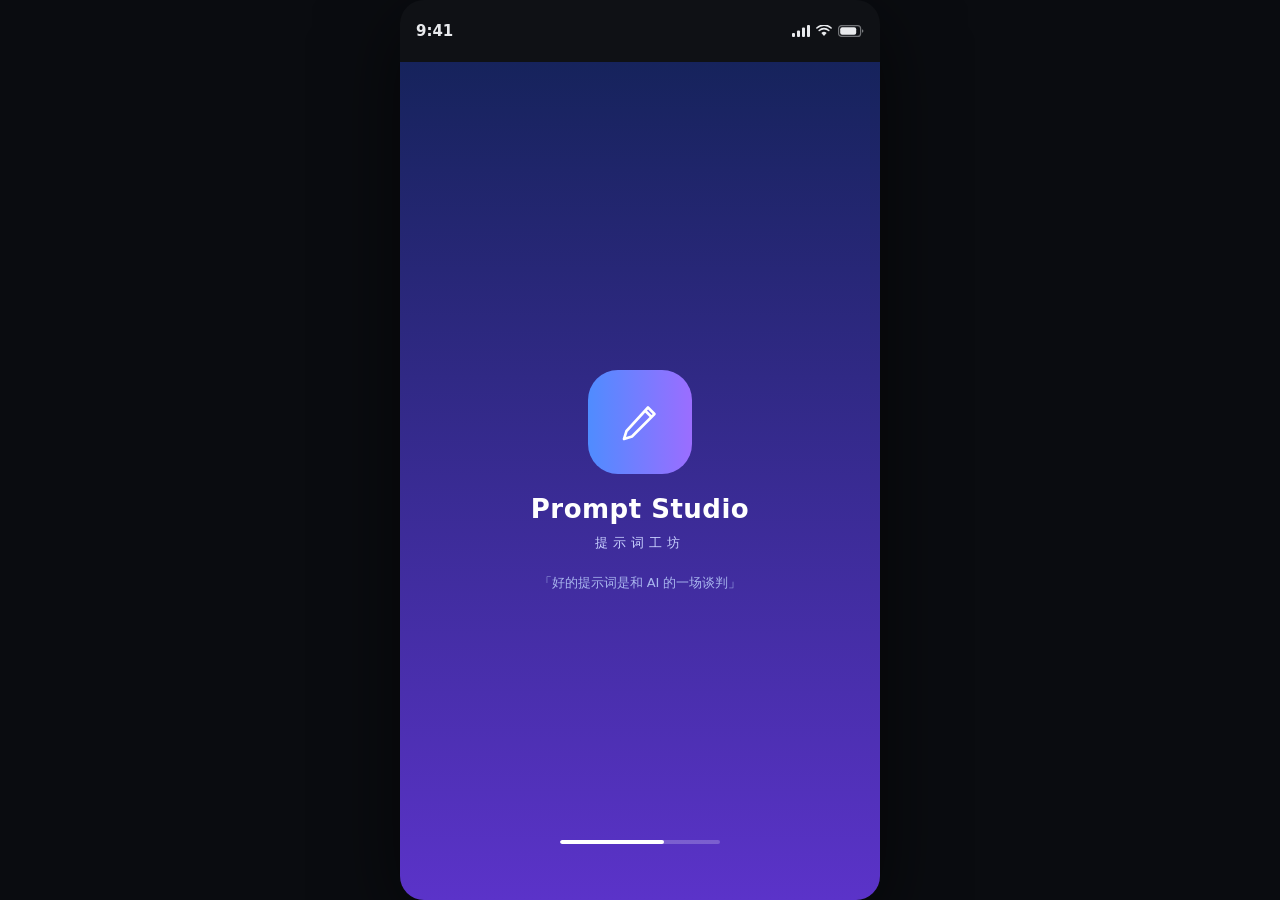
==== index.html @ 333d4c14 "Prompt Studio PWA v1.0 — 20 屏设计稿还原 + pwa.jdhsf.top 部署" ====
<!DOCTYPE html>
<html lang="zh-CN" data-page-node-id="jrtQxs8di0PrUJSffF7Eap">
<head data-page-node-id="6GuuM2yJM2ZRkCUb87ZPAi">
  <meta charset="UTF-8" data-page-node-id="dEhGHZ3f7SBeTftW7sR5Ch" />
  <meta name="viewport" content="width=device-width, initial-scale=1.0, viewport-fit=cover" data-page-node-id="vkFboOQEVr5yKjY1El2Yz1" />
  <meta name="theme-color" content="#0F1115" data-page-node-id="NGnhmlkXK24YtdlqfQ7eH2" />
  <meta name="apple-mobile-web-app-capable" content="yes" data-page-node-id="I3vVgxdNvbeghFneQOU4MI" />
  <meta name="apple-mobile-web-app-status-bar-style" content="black-translucent" data-page-node-id="ojzOBZOib9QoLqWv2Il5Th" />
  <meta name="apple-mobile-web-app-title" content="Prompt Studio" data-page-node-id="fkDslKl5y67aLbhfUce5E1" />
  <title>Prompt Studio 提示词工坊</title>
  <meta name="description" content="离线可用的提示词创作、调试与游乐工具箱。20 屏移动端 PWA，支持扭蛋、竞技场、Bingo、沙雕生成器与本地素材库。" />
  <link rel="canonical" href="https://pwa.jdhsf.top/" />

  <meta property="og:type" content="website" />
  <meta property="og:locale" content="zh_CN" />
  <meta property="og:site_name" content="Prompt Studio 提示词工坊" />
  <meta property="og:url" content="https://pwa.jdhsf.top/" />
  <meta property="og:title" content="Prompt Studio 提示词工坊" />
  <meta property="og:description" content="离线可用的提示词创作、调试与游乐工具箱。20 屏移动端 PWA，支持扭蛋、竞技场、Bingo、沙雕生成器与本地素材库。" />
  <meta property="og:image" content="https://pwa.jdhsf.top/og-image.png" />
  <meta name="twitter:card" content="summary_large_image" />
  <meta name="twitter:title" content="Prompt Studio 提示词工坊" />
  <meta name="twitter:description" content="离线可用的提示词创作、调试与游乐工具箱。20 屏移动端 PWA。" />
  <meta name="twitter:image" content="https://pwa.jdhsf.top/og-image.png" />

  <link rel="manifest" href="manifest.webmanifest" data-page-node-id="zAqOCIKxx6UcaRB26p2xgF" />
  <link rel="apple-touch-icon" href="icons/apple-touch-icon.png" data-page-node-id="8gqimOjjEH8V3bTyseI0nU" />
  <link rel="icon" type="image/png" sizes="32x32" href="icons/favicon-32.png" data-page-node-id="Ja43HB2rEbz45HdUqCweEp" />
  <link rel="stylesheet" href="css/app.css" data-page-node-id="MmjJYOLndX16DujJjI4uzu" />
</head>
<body data-page-node-id="2LJOOl0FVXoJtAf30CpXMY">
  <div id="app" data-page-node-id="9T7AslgHh8eAYZaAueaccq">
    <header class="status-bar" role="banner" aria-label="状态栏" data-page-node-id="DMoHoE13Kv1kRgyR99rbvy">
      <span class="status-time" data-page-node-id="ruTPUpNmxaX3MNP5Mhxrpc">9:41</span>
      <div class="status-icons" aria-hidden="true" data-page-node-id="DRYxpgeVG5ku2RHsSh6dmF">
        <svg width="18" height="12" viewBox="0 0 18 12" fill="none" data-page-node-id="w8lNXS0welQ5Oq3zub6Wkm"><rect x="0" y="8" width="3" height="4" rx="1" fill="currentColor" data-page-node-id="vGXEeNBDfDnqJlehrbwWnW"/><rect x="5" y="5.5" width="3" height="6.5" rx="1" fill="currentColor" data-page-node-id="Hwx8yigNlgRZtmtCSXecJq"/><rect x="10" y="2.5" width="3" height="9.5" rx="1" fill="currentColor" data-page-node-id="x88Pbf4AGhqkP3a4LYQ9Zt"/><rect x="15" y="0" width="3" height="12" rx="1" fill="currentColor" data-page-node-id="AuTtnNDHJD09qJsjcDcsub"/></svg>
        <svg width="16" height="12" viewBox="0 0 16 12" fill="none" data-page-node-id="6RL04lkKwXlmicEAk3TqE8"><path d="M8 11L5.4 8.1a3.7 3.7 0 0 1 5.2 0L8 11z" fill="currentColor" data-page-node-id="TCkH7TdCBAgqxlI9k5VWKe"/><path d="M3.2 5.5a7 7 0 0 1 9.6 0" stroke="currentColor" stroke-width="1.6" stroke-linecap="round" data-page-node-id="AeX2tu8GmoNNtIjkzmgflg"/><path d="M0.9 3a10.4 10.4 0 0 1 14.2 0" stroke="currentColor" stroke-width="1.6" stroke-linecap="round" data-page-node-id="CbT1wv9FpyGOmMLcQKS1Ax"/></svg>
        <svg width="26" height="12" viewBox="0 0 26 12" fill="none" data-page-node-id="x4GUnJgvCVoYGAQ2YdB4Ts"><rect x="0.6" y="0.6" width="22" height="10.8" rx="3" stroke="currentColor" stroke-opacity="0.45" stroke-width="1.2" data-page-node-id="xpJgYFBCzXHr1EfKFkmfYL"/><rect x="2.2" y="2.2" width="16" height="7.6" rx="2" fill="currentColor" data-page-node-id="7GFEPcVONzVe96zvqVegmW"/><path d="M24.2 4.2v3.6a2 2 0 0 0 0-3.6z" fill="currentColor" fill-opacity="0.6" data-page-node-id="1EZS2FL6AEXQSdlIYR4rpi"/></svg>
      </div>
    </header>

    <main id="screens" class="screen-stack" aria-live="polite" data-page-node-id="iqpKOSYqgj0JLtaFEIAGed"></main>

    <nav class="tabbar" role="navigation" aria-label="底部导航" data-page-node-id="giXlMhAehk5Ffa6A7sv1rr">
      <div class="tabbar-pill" id="tabbar" data-page-node-id="3BNjybqrO5wbbK8ygQMVoL">
        <a class="tab active" href="#/workbench" data-tab="workbench" aria-label="工作台" data-page-node-id="QgiIeDuKwrfWStqCKMR54j">
          <svg width="18" height="18" viewBox="0 0 18 18" fill="none" data-page-node-id="KELjGbvSCX54mrBoBbBJJV"><rect x="2" y="2" width="6" height="6" rx="1.8" stroke="currentColor" stroke-width="1.6" data-page-node-id="JRqkve3FrJU4adpnzjNz6r"/><rect x="10" y="2" width="6" height="6" rx="1.8" stroke="currentColor" stroke-width="1.6" data-page-node-id="HPynhhfwnCACVLrtzP3Prp"/><rect x="2" y="10" width="6" height="6" rx="1.8" stroke="currentColor" stroke-width="1.6" data-page-node-id="BnKO1q5cZQqeOprRG2te6n"/><rect x="10" y="10" width="6" height="6" rx="1.8" stroke="currentColor" stroke-width="1.6" data-page-node-id="b5MmmtH9GC3fy3CfllUQ7K"/></svg>
          <span data-page-node-id="QrJwP3ksMcUMxU37ZQlfhd">工作台</span>
        </a>
        <a class="tab" href="#/editor" data-tab="editor" aria-label="编辑器" data-page-node-id="cwlccQuaJOB6vExkq7APDj">
          <svg width="18" height="18" viewBox="0 0 18 18" fill="none" data-page-node-id="Gkojrr3wBJhRKTHnBbiT0m"><path d="M12.4 2.8l2.8 2.8L7 13.8 3 14.8l1-4L12.4 2.8z" stroke="currentColor" stroke-width="1.6" stroke-linejoin="round" data-page-node-id="HM9BNRgm4K8ekkkb9SyS2h"/></svg>
          <span data-page-node-id="x59adbugtn6OxOEcuWLAaa">编辑器</span>
        </a>
        <a class="tab" href="#/playground" data-tab="playground" aria-label="乐园" data-page-node-id="TvguiWGSnqS6RbmZFTDvKF">
          <svg width="18" height="18" viewBox="0 0 18 18" fill="none" data-page-node-id="3zJanPGwGWSL7R1d92k7Gl"><rect x="1.5" y="5" width="15" height="8" rx="4" stroke="currentColor" stroke-width="1.6" data-page-node-id="mdKHfqo2SxUeSRzrO9HKf6"/><path d="M5 9h3M6.5 7.5v3" stroke="currentColor" stroke-width="1.6" stroke-linecap="round" data-page-node-id="Fo17PlL3cKIR5Id2uuCxPs"/><circle cx="12.3" cy="8.4" r="1" fill="currentColor" data-page-node-id="ovThEwuGLVhSCFKMEVhdjS"/><circle cx="14.4" cy="10" r="1" fill="currentColor" data-page-node-id="uA1RPHuyyyTzb4vgc9d1Vp"/></svg>
          <span data-page-node-id="WFvNdfRlHcxAY3OswLzg4T">乐园</span>
        </a>
        <a class="tab" href="#/library" data-tab="library" aria-label="素材库" data-page-node-id="5du1wuvBfmoqgJjwpR2A8d">
          <svg width="18" height="18" viewBox="0 0 18 18" fill="none" data-page-node-id="OqrPiLKkUmDD5uX7QmysmE"><path d="M2 5.5A1.5 1.5 0 0 1 3.5 4h3L8 6h5.5A1.5 1.5 0 0 1 15 7.5v6A1.5 1.5 0 0 1 13.5 15h-10A1.5 1.5 0 0 1 2 13.5v-8z" stroke="currentColor" stroke-width="1.6" stroke-linejoin="round" data-page-node-id="mtr9IxWg2VXkrNeHVFqReh"/></svg>
          <span data-page-node-id="Eq624AelW7NAWJIGpNuHVH">素材库</span>
        </a>
        <a class="tab" href="#/profile" data-tab="profile" aria-label="我的" data-page-node-id="1h84nnb9TqPGh3GY5CHiMo">
          <svg width="18" height="18" viewBox="0 0 18 18" fill="none" data-page-node-id="DdprfqgmAPS1BZP1D5LS1m"><circle cx="9" cy="6" r="3" stroke="currentColor" stroke-width="1.6" data-page-node-id="DomlS8HafOSBeZzDVVzFRV"/><path d="M3 15.5c0-3 2.7-4.5 6-4.5s6 1.5 6 4.5" stroke="currentColor" stroke-width="1.6" stroke-linecap="round" data-page-node-id="35XF97jy4A1xZVu1vXDckG"/></svg>
          <span data-page-node-id="mE0u2XzwNSnm83fgx3EC9E">我的</span>
        </a>
      </div>
    </nav>
  </div>

  <div id="toast" class="toast" role="status" aria-hidden="true" data-page-node-id="mGnA6A7wwo6V9nx6F4LqjX"></div>
  <div id="overlay" class="overlay" aria-hidden="true" data-page-node-id="s6rDliAdoHBr8Q4NlsYsCD"></div>

  <script type="module" src="js/app.js"></script>
</body>
</html>
---- css/app.css ----
/* ============================================================
   Prompt Studio PWA — 全局样式
   设计系统：深色模式 / 圆角卡片 / 微玻璃拟态
   ============================================================ */

:root {
  /* 颜色 */
  --bg: #0F1115;
  --surface: #1A1D24;
  --surface-2: #15171C;
  --surface-soft: #1F2740;
  --border: #2A2E37;
  --primary: #4F8CFF;
  --primary-hover: #6BA0FF;
  --secondary: #9B6DFF;
  --success: #34D399;
  --warning: #FBBF24;
  --danger: #F87171;
  --text: #E8EAED;
  --text-muted: #9AA0A6;
  --text-dim: #6B7075;

  /* 间距 */
  --space-1: 4px;
  --space-2: 8px;
  --space-3: 12px;
  --space-4: 16px;
  --space-5: 20px;
  --space-6: 24px;
  --space-8: 32px;

  /* 圆角 */
  --radius-card: 12px;
  --radius-btn: 8px;
  --radius-chip: 6px;
  --radius-pill: 999px;

  /* 字体 */
  --font: "Noto Sans SC", "PingFang SC", "Hiragino Sans GB", "Microsoft YaHei", system-ui, -apple-system, sans-serif;

  /* 安全区 */
  --sat: env(safe-area-inset-top, 0px);
  --sar: env(safe-area-inset-right, 0px);
  --sab: env(safe-area-inset-bottom, 0px);
  --sal: env(safe-area-inset-left, 0px);
}

* { box-sizing: border-box; -webkit-tap-highlight-color: transparent; }
html, body { height: 100%; margin: 0; }
body {
  font-family: var(--font);
  background: #000;
  color: var(--text);
  font-size: 14px;
  line-height: 1.5;
  overscroll-behavior: none;
  -webkit-font-smoothing: antialiased;
}

#app {
  position: relative;
  width: 100%;
  max-width: 480px;
  min-height: 100dvh;
  max-height: 100dvh;
  margin: 0 auto;
  background: var(--bg);
  display: flex;
  flex-direction: column;
  overflow: hidden;
}
@media (min-width: 481px) {
  body { display: grid; place-items: center; min-height: 100vh; background: #0a0c10; }
  #app { max-height: 90vh; border-radius: 24px; box-shadow: 0 20px 80px rgba(0,0,0,0.6); }
}

/* 状态栏 */
.status-bar {
  display: flex;
  align-items: center;
  justify-content: space-between;
  height: 62px;
  padding: var(--sat) var(--space-4) 0;
  flex-shrink: 0;
  font-size: 15px;
  font-weight: 600;
  color: var(--text);
}
.status-icons { display: flex; align-items: center; gap: 6px; }
.status-icons svg { color: var(--text); }

/* 屏栈 */
.screen-stack {
  flex: 1;
  position: relative;
  overflow: hidden;
}
.screen {
  position: absolute;
  inset: 0;
  display: none;
  flex-direction: column;
  background: var(--bg);
  overflow: hidden;
}
.screen.active { display: flex; }
.screen-scroll {
  flex: 1;
  overflow-y: auto;
  padding: var(--space-1) var(--space-4) var(--space-4);
  scrollbar-width: none;
}
.screen-scroll::-webkit-scrollbar { display: none; }

/* 底部导航 */
.tabbar {
  flex-shrink: 0;
  padding: var(--space-3) var(--space-4) calc(var(--space-4) + var(--sab));
}
.tabbar-pill {
  display: flex;
  align-items: center;
  height: 62px;
  background: var(--surface);
  border: 1px solid var(--border);
  border-radius: var(--radius-pill);
  padding: 4px;
}
.tab {
  flex: 1;
  height: 100%;
  display: flex;
  flex-direction: column;
  align-items: center;
  justify-content: center;
  gap: 4px;
  border-radius: 26px;
  color: var(--text-muted);
  text-decoration: none;
  font-size: 10px;
  font-weight: 500;
  letter-spacing: 0.4px;
  transition: all .15s ease;
}
.tab.active {
  background: var(--primary);
  color: #fff;
}
.tab svg { flex-shrink: 0; }

/* 工具栏 */
.toolbar {
  display: flex;
  align-items: center;
  justify-content: space-between;
  gap: var(--space-3);
  height: 52px;
  padding: 0 var(--space-4);
  flex-shrink: 0;
}
.toolbar-title {
  font-size: 16px;
  font-weight: 600;
  color: var(--text);
  flex: 1;
  text-align: center;
}
.icon-btn {
  width: 36px;
  height: 36px;
  display: grid;
  place-items: center;
  color: var(--text);
  background: transparent;
  border: none;
  border-radius: var(--radius-btn);
}
.icon-btn.small { width: 20px; height: 20px; padding: 0; }

/* 通用组件 */
.card {
  background: var(--surface);
  border: 1px solid var(--border);
  border-radius: var(--radius-card);
  padding: var(--space-3);
}
.card-flat { background: var(--surface); border-radius: var(--radius-card); }
.card-grad-blue {
  background: linear-gradient(90deg, var(--primary), var(--secondary));
  border-radius: var(--radius-card);
  padding: var(--space-3);
}
.card-grad-purple {
  background: linear-gradient(90deg, var(--secondary), var(--primary));
  border-radius: var(--radius-card);
  padding: var(--space-3);
}

.section-title {
  font-size: 15px;
  font-weight: 600;
  color: var(--text);
  margin-bottom: var(--space-2);
}
.group-title {
  font-size: 12px;
  font-weight: 600;
  color: var(--text-muted);
  margin: var(--space-4) 0 var(--space-2);
}

.btn {
  display: inline-flex;
  align-items: center;
  justify-content: center;
  gap: var(--space-2);
  padding: 10px 16px;
  border-radius: var(--radius-btn);
  border: none;
  font-size: 13px;
  font-weight: 600;
  font-family: inherit;
  color: #fff;
  background: var(--primary);
  cursor: pointer;
  transition: transform .1s ease, background .15s ease;
}
.btn:active { transform: scale(0.98); }
.btn.block { width: 100%; }
.btn.ghost { background: var(--surface); border: 1px solid var(--border); color: var(--text); }
.btn.success { background: var(--success); }
.btn.warning { background: var(--warning); color: #3A2A00; }
.btn.danger { background: var(--danger); }
.btn.secondary { background: var(--secondary); }

.chip {
  display: inline-flex;
  align-items: center;
  justify-content: center;
  height: 30px;
  padding: 0 14px;
  border-radius: var(--radius-pill);
  background: var(--surface);
  border: 1px solid var(--border);
  font-size: 12px;
  color: var(--text-muted);
  white-space: nowrap;
}
.chip.active { background: var(--primary); color: #fff; border-color: var(--primary); }

.input, .textarea {
  width: 100%;
  background: var(--surface);
  border: 1px solid var(--border);
  border-radius: var(--radius-btn);
  padding: 10px 12px;
  color: var(--text);
  font-family: inherit;
  font-size: 13px;
  outline: none;
}
.input::placeholder, .textarea::placeholder { color: var(--text-muted); }
.textarea { min-height: 80px; resize: none; line-height: 1.65; }

.row { display: flex; align-items: center; gap: var(--space-3); }
.row.between { justify-content: space-between; }
.col { display: flex; flex-direction: column; }
.gap-1 { gap: var(--space-1); }
.gap-2 { gap: var(--space-2); }
.gap-3 { gap: var(--space-3); }
.gap-4 { gap: var(--space-4); }
.mt-2 { margin-top: var(--space-2); }
.mt-3 { margin-top: var(--space-3); }
.mt-4 { margin-top: var(--space-4); }
.flex-1 { flex: 1; }
.text-muted { color: var(--text-muted); }
.text-primary { color: var(--primary); }
.text-success { color: var(--success); }
.text-warning { color: var(--warning); }
.text-danger { color: var(--danger); }
.text-secondary { color: var(--secondary); }
.text-sm { font-size: 12px; }
.text-xs { font-size: 11px; }
.text-bold { font-weight: 600; }
.text-center { text-align: center; }
.badge {
  display: inline-flex;
  align-items: center;
  justify-content: center;
  padding: 2px 6px;
  border-radius: 4px;
  background: var(--surface-soft);
  font-size: 10px;
  font-weight: 600;
  color: var(--text-muted);
}

/* 列表项 */
.list-item {
  display: flex;
  align-items: center;
  justify-content: space-between;
  width: 100%;
  height: 46px;
  padding: 0 14px;
  background: var(--surface);
  border: 1px solid var(--border);
  border-radius: var(--radius-btn);
  font-size: 13px;
  color: var(--text);
}

/* Toast */
.toast {
  position: fixed;
  top: calc(var(--sat) + 12px);
  left: 50%;
  transform: translateX(-50%) translateY(-120%);
  padding: 10px 16px;
  border-radius: var(--radius-pill);
  background: var(--surface);
  border: 1px solid var(--border);
  color: var(--text);
  font-size: 13px;
  z-index: 1000;
  opacity: 0;
  transition: all .25s ease;
  pointer-events: none;
}
.toast.show { transform: translateX(-50%) translateY(0); opacity: 1; }
.toast.success { background: rgba(52,211,153,0.15); border-color: rgba(52,211,153,0.4); color: var(--success); }
.toast.warning { background: rgba(251,191,36,0.15); border-color: rgba(251,191,36,0.4); color: var(--warning); }
.toast.danger { background: rgba(248,113,113,0.15); border-color: rgba(248,113,113,0.4); color: var(--danger); }

/* 遮罩 */
.overlay {
  position: fixed;
  inset: 0;
  background: rgba(0,0,0,0.7);
  z-index: 500;
  opacity: 0;
  pointer-events: none;
  transition: opacity .2s ease;
}
.overlay.show { opacity: 1; pointer-events: auto; }

/* 搜索框 */
.search-box {
  display: flex;
  align-items: center;
  gap: var(--space-2);
  width: 100%;
  height: 42px;
  padding: 0 12px;
  background: var(--surface);
  border: 1px solid var(--border);
  border-radius: var(--radius-btn);
  color: var(--text-muted);
  font-size: 13px;
}

/* ============================================================
   各屏样式
   ============================================================ */

/* 01 启动页 */
.screen-splash {
  background: linear-gradient(180deg, #16235C 0%, #5B33C9 100%);
  justify-content: center;
  align-items: center;
  padding: var(--space-8);
  text-align: center;
}
.splash-logo {
  width: 104px;
  height: 104px;
  border-radius: 30px;
  background: linear-gradient(90deg, var(--primary), var(--secondary));
  display: grid;
  place-items: center;
  margin-bottom: var(--space-4);
}
.splash-title { font-size: 26px; font-weight: 700; color: #fff; letter-spacing: 0.5px; }
.splash-tag { font-size: 13px; color: #C9D2FF; letter-spacing: 5px; margin-top: 4px; }
.splash-quote { font-size: 13px; color: #A9B6EE; margin-top: var(--space-5); }
.splash-progress {
  position: absolute;
  bottom: 56px;
  width: 160px;
  height: 4px;
  border-radius: 2px;
  background: rgba(255,255,255,0.22);
  overflow: hidden;
}
.splash-progress::after {
  content: '';
  display: block;
  width: 65%;
  height: 100%;
  border-radius: 2px;
  background: #fff;
}

/* 02 工作台 */
.workbench-header { display: flex; align-items: center; gap: var(--space-3); margin-bottom: var(--space-4); }
.workbench-avatar {
  width: 44px; height: 44px; border-radius: 50%;
  background: var(--surface); border: 1px solid var(--border);
  display: grid; place-items: center; font-size: 16px; font-weight: 600; color: var(--primary);
}
.workbench-greeting { font-size: 18px; font-weight: 600; color: var(--text); flex: 1; }
.streak-pill {
  display: flex; align-items: center; gap: 6px;
  height: 32px; padding: 0 10px;
  background: var(--surface); border: 1px solid var(--border); border-radius: var(--radius-pill);
  font-size: 12px; font-weight: 600; color: var(--warning);
}
.data-row { display: flex; gap: 10px; margin-bottom: var(--space-4); }
.data-card {
  flex: 1;
  min-width: 0;
  height: 98px;
  background: var(--surface); border: 1px solid var(--border); border-radius: var(--radius-card);
  padding: var(--space-3);
  display: flex; flex-direction: column; justify-content: center; gap: 4px;
}
.data-card .label { font-size: 11px; color: var(--text-muted); }
.data-card .value { font-size: 24px; font-weight: 700; color: var(--text); }
.data-card .delta { font-size: 10px; }
.data-card .bar { width: 100%; height: 4px; background: var(--border); border-radius: 2px; margin-top: 4px; }
.data-card .bar-fill { height: 100%; background: var(--primary); border-radius: 2px; }
.quick-grid { display: flex; flex-direction: column; gap: 10px; margin-bottom: var(--space-4); }
.quick-row { display: flex; gap: 10px; }
.quick-card {
  flex: 1; height: 72px; border-radius: var(--radius-card);
  display: flex; align-items: center; gap: 10px; padding: 0 14px;
  color: #fff; font-size: 13px; font-weight: 600;
}
.quick-card.blue { background: var(--primary); }
.quick-card.purple { background: var(--secondary); }
.quick-card.green { background: var(--success); }
.quick-card.orange { background: var(--warning); color: #3A2A00; }
.recent-row { display: flex; gap: 10px; }
.recent-card {
  flex: 1; min-width: 0; height: 78px;
  background: var(--surface); border: 1px solid var(--border); border-radius: var(--radius-card);
  padding: var(--space-3); display: flex; flex-direction: column; justify-content: center; gap: 8px;
}
.recent-card .title { font-size: 13px; font-weight: 500; color: var(--text); }
.recent-card .meta { font-size: 11px; color: var(--text-muted); }

/* 03 编辑器 */
.editor-tabs {
  display: flex; gap: 8px;
  padding: 0 var(--space-4) var(--space-2);
}
.editor-tab {
  flex: 1; height: 34px; border-radius: 8px;
  display: grid; place-items: center;
  font-size: 13px; color: var(--text-muted);
}
.editor-tab.active { background: var(--surface-soft); color: var(--primary); font-weight: 600; }
.editor-box {
  background: var(--surface); border: 1px solid var(--border); border-radius: var(--radius-btn);
  padding: var(--space-3); margin-bottom: var(--space-3);
}
.editor-box .tag {
  display: inline-flex; padding: 2px 6px; border-radius: 4px;
  background: var(--border); font-size: 10px; font-weight: 600; color: var(--text-muted);
  margin-bottom: 8px;
}
.editor-box .content { font-size: 12px; color: var(--text); line-height: 1.65; }
.editor-box .content .var { color: var(--secondary); }
.editor-bottom {
  display: flex; align-items: center; justify-content: space-between;
  gap: var(--space-3);
  padding: var(--space-3) var(--space-4) calc(var(--space-3) + var(--sab));
  background: var(--surface); border-top: 1px solid var(--border);
}

/* 04 调试面板 */
.config-row {
  display: flex; align-items: center; justify-content: space-between;
  gap: var(--space-3); padding: var(--space-2) var(--space-4);
  border-bottom: 1px solid var(--border);
}
.model-pill {
  display: flex; align-items: center; gap: 8px;
  height: 34px; padding: 0 12px;
  background: var(--surface); border: 1px solid var(--border); border-radius: 8px;
  font-size: 13px; font-weight: 600; color: var(--text);
}
.chat-area { flex: 1; overflow-y: auto; padding: var(--space-4); display: flex; flex-direction: column; gap: 16px; }
.bubble-user {
  align-self: flex-end; max-width: 76%;
  background: var(--primary); color: #fff;
  padding: 12px; border-radius: 12px; font-size: 13px; line-height: 1.5;
}
.bubble-ai {
  align-self: flex-start; max-width: 82%;
  background: var(--surface); border: 1px solid var(--border);
  padding: 12px; border-radius: 12px; font-size: 13px; line-height: 1.65; color: var(--text);
}
.bubble-ai .actions { display: flex; gap: 14px; margin-top: 10px; font-size: 11px; color: var(--text-muted); }
.input-bar {
  display: flex; align-items: center; gap: 10px;
  padding: var(--space-3) var(--space-4) calc(var(--space-3) + var(--sab));
  background: var(--surface); border-top: 1px solid var(--border);
}
.input-bar .input { flex: 1; }
.send-btn {
  width: 36px; height: 36px; border-radius: 50%;
  background: var(--primary); border: none;
  display: grid; place-items: center; color: #fff;
}

/* 05 素材库 */
.chip-row { display: flex; gap: 8px; margin: var(--space-3) 0; overflow-x: auto; scrollbar-width: none; }
.chip-row::-webkit-scrollbar { display: none; }
.lib-grid { display: grid; grid-template-columns: 1fr 1fr; gap: 12px; }
.lib-card {
  background: var(--surface); border: 1px solid var(--border); border-radius: var(--radius-card);
  padding: var(--space-3); height: 132px; display: flex; flex-direction: column; gap: 8px;
}
.lib-card .title { font-size: 13px; font-weight: 600; color: var(--text); }
.lib-card .preview { font-size: 11px; color: var(--text-muted); line-height: 1.5; flex: 1; }
.lib-card .meta { font-size: 10px; color: var(--warning); }
.action-bar { display: flex; gap: 10px; padding: var(--space-3) 0; }

/* 06 乐园 */
.playground-banner {
  height: 120px; border-radius: 14px;
  background: linear-gradient(90deg, var(--secondary), var(--primary));
  padding: var(--space-4); display: flex; flex-direction: column; justify-content: center; gap: 6px;
  margin-bottom: var(--space-4);
}
.playground-grid { display: flex; flex-direction: column; gap: 10px; }
.playground-row { display: flex; gap: 10px; }
.play-entry {
  flex: 1; height: 94px;
  background: var(--surface); border: 1px solid var(--border); border-radius: var(--radius-card);
  display: flex; flex-direction: column; align-items: center; justify-content: center; gap: 6px;
  font-size: 12px; font-weight: 600; color: var(--text);
}
.play-entry svg { color: var(--primary); }
.playground-section-title { font-size: 15px; font-weight: 600; color: var(--text); margin: var(--space-4) 0 var(--space-2); }

/* 07 扭蛋机 */
.gacha-area {
  flex: 1; display: grid; place-items: center;
}
.gacha-machine {
  width: 200px; height: 200px; border-radius: 50%;
  background: radial-gradient(circle, rgba(79,140,255,0.35) 0%, rgba(155,109,255,0.18) 100%);
  border: 2px solid rgba(155,109,255,0.8);
  position: relative;
}
.gacha-ball {
  position: absolute; border-radius: 50%;
}
.pool-tabs { display: flex; gap: 8px; padding: 0 var(--space-4) var(--space-3); }
.pool-tab {
  flex: 1; height: 40px; border-radius: 10px;
  background: var(--surface); border: 1px solid var(--border);
  display: grid; place-items: center; font-size: 12px; color: var(--text-muted);
}
.pool-tab.active { background: var(--surface-soft); border-color: var(--primary); color: var(--primary); font-weight: 600; }
.draw-btn { margin: 0 var(--space-4) var(--space-3); height: 52px; border-radius: var(--radius-card); background: var(--primary); color: #fff; font-size: 15px; font-weight: 700; display: grid; place-items: center; }
.gacha-info { display: flex; align-items: center; justify-content: space-between; padding: 0 var(--space-4) calc(var(--space-4) + var(--sab)); font-size: 10px; color: var(--text-muted); }

/* 08 沙雕生成器 */
.silly-slot {
  background: var(--surface); border: 1px solid var(--border); border-radius: var(--radius-card);
  padding: var(--space-3); margin-bottom: var(--space-3);
  display: flex; flex-direction: column; gap: 4px;
}
.silly-slot .label { font-size: 10px; color: var(--text-muted); }
.silly-slot .value { font-size: 14px; font-weight: 600; color: var(--text); }
.silly-prompt {
  background: var(--surface); border: 1px solid rgba(155,109,255,0.6); border-radius: var(--radius-card);
  padding: var(--space-3); margin-bottom: var(--space-3);
}
.silly-prompt .head { font-size: 11px; color: var(--secondary); margin-bottom: 8px; }
.silly-actions { display: flex; gap: 10px; margin-bottom: var(--space-3); }

/* 09 竞技场 */
.arena-vs {
  display: flex; align-items: center; gap: 10px;
  padding: var(--space-4);
}
.vs-card {
  flex: 1; height: 104px; border-radius: var(--radius-card);
  display: flex; flex-direction: column; align-items: center; justify-content: center; gap: 6px;
}
.vs-card.me { background: var(--surface-soft); border: 1px solid var(--primary); }
.vs-card.ai { background: var(--surface); border: 1px solid var(--border); }
.vs-card .score { font-size: 26px; font-weight: 700; color: var(--text); }
.score-card { margin: 0 var(--space-4) var(--space-4); }
.score-row { font-size: 12px; margin-top: 8px; }

/* 10 Bingo */
.bingo-progress { margin-bottom: var(--space-3); }
.bingo-grid { display: flex; flex-direction: column; gap: 6px; }
.bingo-row { display: flex; gap: 6px; }
.bingo-cell {
  flex: 1; aspect-ratio: 1/1; border-radius: 8px;
  display: grid; place-items: center; font-size: 11px; font-weight: 600;
}
.bingo-cell.done { background: var(--primary); color: #fff; }
.bingo-cell.free { background: var(--warning); color: #3A2A00; }
.bingo-cell.undone { background: var(--surface); border: 1px solid var(--border); color: var(--text-muted); }

/* 11 成就徽章墙 */
.badge-progress { margin-bottom: var(--space-4); }
.badge-row { display: flex; gap: 10px; margin-bottom: 10px; }
.badge-tile {
  flex: 1; height: 104px; border-radius: var(--radius-card);
  background: var(--surface); border: 1px solid var(--border);
  display: flex; flex-direction: column; align-items: center; justify-content: center; gap: 8px;
  font-size: 11px; color: var(--text);
}
.badge-tile.legendary { border: 2px solid var(--warning); color: var(--warning); }
.badge-tile.locked { background: var(--surface-2); border-color: var(--border); color: var(--text-dim); }
.badge-icon { width: 36px; height: 36px; border-radius: 50%; display: grid; place-items: center; }

/* 12 每日锦鲤 */
.koi-card {
  background: var(--surface); border: 2px solid rgba(251,191,36,0.9); border-radius: 16px;
  padding: var(--space-4); text-align: center;
  display: flex; flex-direction: column; align-items: center; gap: 12px;
}
.koi-card .label { font-size: 11px; color: var(--warning); }
.koi-card .fortune { font-size: 13px; font-weight: 600; color: var(--warning); }
.koi-calendar { background: var(--surface); border: 1px solid var(--border); border-radius: var(--radius-card); padding: var(--space-3); }
.calendar-row { display: flex; gap: 6px; margin-top: 10px; }
.calendar-day {
  flex: 1; height: 40px; border-radius: 8px; display: grid; place-items: center; font-size: 12px;
}
.calendar-day.check { background: var(--danger); color: #fff; }
.calendar-day.miss { background: var(--surface-2); border: 1px solid var(--border); color: var(--text-muted); }

/* 13 翻车现场墙 */
.fail-card { margin-bottom: var(--space-3); }
.fail-card .result { color: var(--danger); font-size: 12px; line-height: 1.6; }
.fail-card .foot { font-size: 11px; color: var(--text-muted); margin-top: 8px; }

/* 14 社区广场 */
.post-card { margin-bottom: var(--space-3); }
.post-card .title { font-size: 14px; font-weight: 600; color: var(--text); }
.post-card .preview { font-size: 12px; color: var(--text-muted); line-height: 1.6; margin-top: 6px; }
.post-card .foot { font-size: 11px; color: var(--primary); margin-top: 8px; }

/* 15 个人中心 */
.profile-card { padding: var(--space-4); margin-bottom: var(--space-4); }
.profile-row { display: flex; align-items: center; gap: 12px; }
.profile-avatar {
  width: 56px; height: 56px; border-radius: 50%;
  background: var(--surface-soft); border: 1px solid rgba(79,140,255,0.8);
  display: grid; place-items: center; font-size: 20px; font-weight: 600; color: var(--primary);
}
.profile-meta { font-size: 11px; color: var(--text-muted); margin-top: 4px; }
.profile-track { width: 100%; height: 6px; background: var(--border); border-radius: 3px; margin-top: 12px; }
.profile-track-fill { height: 100%; width: 60%; background: var(--primary); border-radius: 3px; }
.data-row-4 { display: flex; gap: 10px; margin-bottom: var(--space-4); }
.data-cell {
  flex: 1; height: 72px; background: var(--surface); border: 1px solid var(--border); border-radius: var(--radius-card);
  display: flex; flex-direction: column; align-items: center; justify-content: center; gap: 4px;
  font-size: 11px; color: var(--text-muted); text-align: center; line-height: 1.5;
}
.logout-btn {
  width: 100%; height: 44px; border-radius: var(--radius-btn);
  border: 1px solid rgba(248,113,113,0.6);
  background: transparent; color: var(--danger); font-size: 13px;
  display: grid; place-items: center;
}

/* 16 设置页 */
.color-swatches { display: flex; gap: 10px; }
.swatch { flex: 1; height: 44px; border-radius: 10px; display: grid; place-items: center; }
.swatch.active { border: 2px solid #fff; }

/* 17 API 密钥 */
.security-banner {
  background: var(--surface-soft); border: 1px solid rgba(79,140,255,0.5);
  border-radius: var(--radius-btn); padding: 12px; font-size: 11px; color: var(--primary);
  margin-bottom: var(--space-3);
}
.key-card { margin-bottom: var(--space-3); }
.key-card.danger { border-color: rgba(248,113,113,0.4); }
.key-card .ops { font-size: 11px; color: var(--primary); margin-top: 8px; }

/* 18 统计分析 */
.chart-card { margin-bottom: var(--space-3); }
.chart-donut { display: flex; align-items: center; gap: 14px; }
.chart-legend { display: flex; flex-direction: column; gap: 6px; }
.bars { display: flex; align-items: flex-end; gap: 8px; height: 86px; }
.bar { flex: 1; border-radius: 4px; background: var(--primary); }

/* 19 批量测试 */
.prompt-version { margin-bottom: 8px; }
.prompt-version.active { border-color: var(--primary); }
.test-table { font-size: 12px; line-height: 2; }

/* 20 离线状态 */
.offline-banner {
  background: rgba(248,113,113,0.12); border-bottom: 1px solid rgba(248,113,113,0.3);
  padding: 14px; font-size: 12px; color: var(--danger);
}
.offline-available { border-color: rgba(52,211,153,0.5) !important; }
.offline-unavailable { background: var(--surface-2) !important; color: var(--text-dim) !important; }

/* ============================================================
   补充：底部弹窗 / 页面容器留白 / 无 TabBar 状态
   ============================================================ */
.screen-scroll { padding: var(--space-3) var(--space-4) var(--space-6); }

.overlay .sheet {
  position: absolute;
  left: 0; right: 0; bottom: 0;
  background: var(--bg);
  border-top: 1px solid var(--border);
  border-radius: 18px 18px 0 0;
  padding: var(--space-5) var(--space-4) calc(var(--space-4) + var(--sab));
  animation: sheet-up .24s ease;
}
@keyframes sheet-up { from { transform: translateY(100%); } to { transform: translateY(0); } }

#app.no-tabbar .tabbar { display: none; }
#app.no-tabbar .screen-scroll { padding-bottom: calc(var(--space-6) + var(--sab)); }

/* 可点击元素反馈 */
.play-entry, .recent-card, .lib-card, .post-card, .badge-tile,
.bingo-cell, .prompt-version, .list-item, .key-card {
  cursor: pointer;
  transition: transform .12s ease, border-color .12s ease;
}
.play-entry:active, .recent-card:active, .lib-card:active,
.post-card:active, .badge-tile:active, .bingo-cell:active { transform: scale(.97); }

/* 文本溢出 */
.lib-card .title, .recent-card .title, .post-card .title {
  overflow: hidden; text-overflow: ellipsis; white-space: nowrap;
}
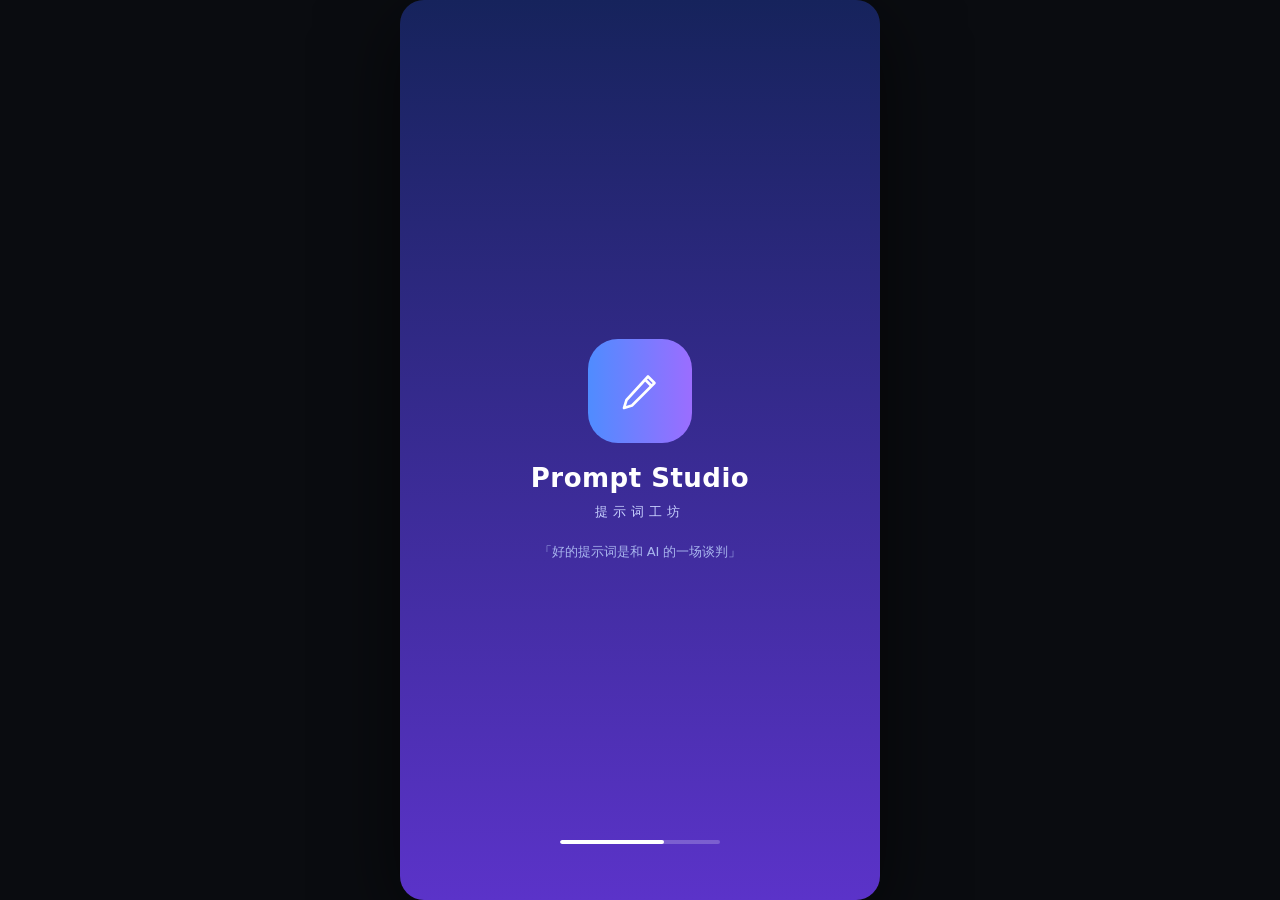
==== commit 1a9d0d73: "ui: 移除模拟状态栏，改用系统安全区避让" ====
--- a/index.html
+++ b/index.html
@@ -30,14 +30,7 @@
 </head>
 <body data-page-node-id="2LJOOl0FVXoJtAf30CpXMY">
   <div id="app" data-page-node-id="9T7AslgHh8eAYZaAueaccq">
-    <header class="status-bar" role="banner" aria-label="状态栏" data-page-node-id="DMoHoE13Kv1kRgyR99rbvy">
-      <span class="status-time" data-page-node-id="ruTPUpNmxaX3MNP5Mhxrpc">9:41</span>
-      <div class="status-icons" aria-hidden="true" data-page-node-id="DRYxpgeVG5ku2RHsSh6dmF">
-        <svg width="18" height="12" viewBox="0 0 18 12" fill="none" data-page-node-id="w8lNXS0welQ5Oq3zub6Wkm"><rect x="0" y="8" width="3" height="4" rx="1" fill="currentColor" data-page-node-id="vGXEeNBDfDnqJlehrbwWnW"/><rect x="5" y="5.5" width="3" height="6.5" rx="1" fill="currentColor" data-page-node-id="Hwx8yigNlgRZtmtCSXecJq"/><rect x="10" y="2.5" width="3" height="9.5" rx="1" fill="currentColor" data-page-node-id="x88Pbf4AGhqkP3a4LYQ9Zt"/><rect x="15" y="0" width="3" height="12" rx="1" fill="currentColor" data-page-node-id="AuTtnNDHJD09qJsjcDcsub"/></svg>
-        <svg width="16" height="12" viewBox="0 0 16 12" fill="none" data-page-node-id="6RL04lkKwXlmicEAk3TqE8"><path d="M8 11L5.4 8.1a3.7 3.7 0 0 1 5.2 0L8 11z" fill="currentColor" data-page-node-id="TCkH7TdCBAgqxlI9k5VWKe"/><path d="M3.2 5.5a7 7 0 0 1 9.6 0" stroke="currentColor" stroke-width="1.6" stroke-linecap="round" data-page-node-id="AeX2tu8GmoNNtIjkzmgflg"/><path d="M0.9 3a10.4 10.4 0 0 1 14.2 0" stroke="currentColor" stroke-width="1.6" stroke-linecap="round" data-page-node-id="CbT1wv9FpyGOmMLcQKS1Ax"/></svg>
-        <svg width="26" height="12" viewBox="0 0 26 12" fill="none" data-page-node-id="x4GUnJgvCVoYGAQ2YdB4Ts"><rect x="0.6" y="0.6" width="22" height="10.8" rx="3" stroke="currentColor" stroke-opacity="0.45" stroke-width="1.2" data-page-node-id="xpJgYFBCzXHr1EfKFkmfYL"/><rect x="2.2" y="2.2" width="16" height="7.6" rx="2" fill="currentColor" data-page-node-id="7GFEPcVONzVe96zvqVegmW"/><path d="M24.2 4.2v3.6a2 2 0 0 0 0-3.6z" fill="currentColor" fill-opacity="0.6" data-page-node-id="1EZS2FL6AEXQSdlIYR4rpi"/></svg>
-      </div>
-    </header>
+    <div class="status-spacer" aria-hidden="true"></div>
 
     <main id="screens" class="screen-stack" aria-live="polite" data-page-node-id="iqpKOSYqgj0JLtaFEIAGed"></main>
 
--- a/css/app.css
+++ b/css/app.css
@@ -74,20 +74,11 @@
   #app { max-height: 90vh; border-radius: 24px; box-shadow: 0 20px 80px rgba(0,0,0,0.6); }
 }
 
-/* 状态栏 */
-.status-bar {
-  display: flex;
-  align-items: center;
-  justify-content: space-between;
-  height: 62px;
-  padding: var(--sat) var(--space-4) 0;
+/* 顶部安全区：真实系统状态栏由系统绘制，这里只留出避让空间 */
+.status-spacer {
   flex-shrink: 0;
-  font-size: 15px;
-  font-weight: 600;
-  color: var(--text);
-}
-.status-icons { display: flex; align-items: center; gap: 6px; }
-.status-icons svg { color: var(--text); }
+  height: var(--sat);
+}
 
 /* 屏栈 */
 .screen-stack {
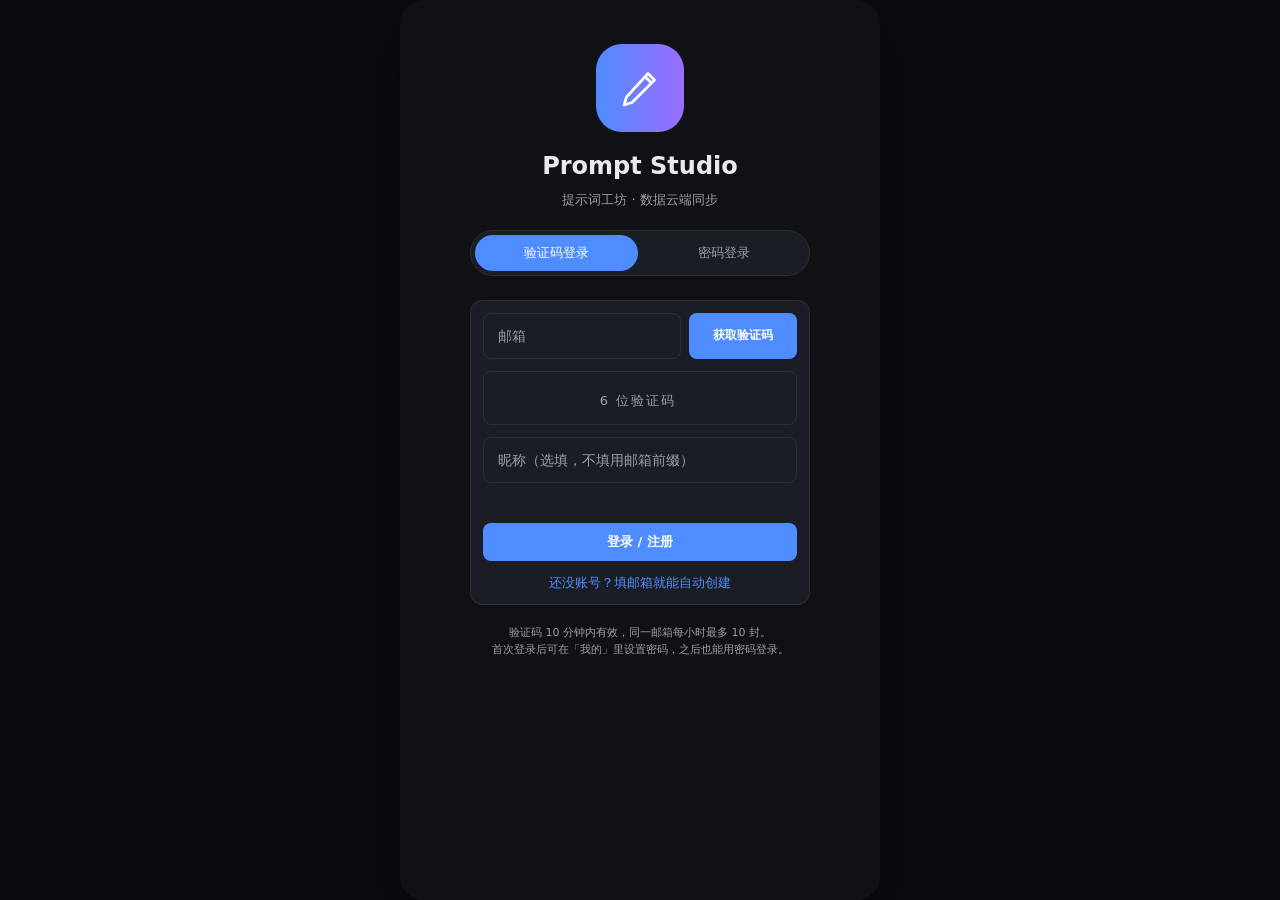
==== commit 8bcf9d85: "fix: 慢页面加载反馈、数据集写操作越权、主应用离线提示 - 切页时旧 DOM 会停留数秒（串行请求），用户感觉"点了没反应"，还可能点到即将被替换的元素   → 350ms 后显示骨架屏（延迟出现" ====
--- a/index.html
+++ b/index.html
@@ -64,5 +64,26 @@
   <div id="overlay" class="overlay" aria-hidden="true" data-page-node-id="s6rDliAdoHBr8Q4NlsYsCD"></div>
 
   <script type="module" src="js/app.js"></script>
+  <script>
+    /* 全局离线提示：断网时数据请求会失败，页面会退回登录态，
+       若不给提示用户会以为账号掉了 */
+    (function () {
+      let el = null;
+      function update() {
+        if (navigator.onLine) { if (el) { el.remove(); el = null; } return; }
+        if (el) return;
+        el = document.createElement('div');
+        el.id = 'net-hint';
+        el.textContent = '当前处于离线状态，数据可能无法加载';
+        el.style.cssText = 'position:fixed;left:0;right:0;top:0;z-index:9999;' +
+          'background:#2A2110;color:#FBBF24;font-size:12px;padding:8px 12px;' +
+          'text-align:center;border-bottom:1px solid #5A4218';
+        document.body.appendChild(el);
+      }
+      window.addEventListener('online', update);
+      window.addEventListener('offline', update);
+      update();
+    })();
+  </script>
 </body>
 </html>
--- a/css/app.css
+++ b/css/app.css
@@ -701,6 +701,39 @@
 .offline-unavailable { background: var(--surface-2) !important; color: var(--text-dim) !important; }
 
 /* ============================================================
+   登录 / 注册
+   ============================================================ */
+.auth-wrap {
+  flex: 1;
+  display: flex;
+  flex-direction: column;
+  align-items: center;
+  padding: var(--space-8) var(--space-4) var(--space-6);
+  overflow-y: auto;
+}
+.auth-logo {
+  width: 88px; height: 88px;
+  border-radius: 26px;
+  background: linear-gradient(90deg, var(--primary), var(--secondary));
+  display: grid; place-items: center;
+  margin-bottom: var(--space-4);
+}
+.auth-title { font-size: 24px; font-weight: 700; color: var(--text); }
+.auth-sub { font-size: 13px; color: var(--text-muted); margin-top: 6px; }
+
+.auth-card {
+  width: 100%; max-width: 340px;
+  margin-top: var(--space-6);
+  display: flex; flex-direction: column; gap: 12px;
+}
+.auth-msg {
+  font-size: 12px; color: var(--danger);
+  min-height: 16px; line-height: 16px;
+}
+.auth-switch { text-align: center; font-size: 13px; cursor: pointer; }
+.auth-tip { margin-top: var(--space-5); text-align: center; }
+
+/* ============================================================
    补充：底部弹窗 / 页面容器留白 / 无 TabBar 状态
    ============================================================ */
 .screen-scroll { padding: var(--space-3) var(--space-4) var(--space-6); }
@@ -732,3 +765,140 @@
 .lib-card .title, .recent-card .title, .post-card .title {
   overflow: hidden; text-overflow: ellipsis; white-space: nowrap;
 }
+
+/* ============================================================
+   可编辑区域 / 表单输入
+   ============================================================ */
+.auth-input {
+  width: 100%;
+  height: 46px;
+  background: var(--surface);
+  border: 1px solid var(--border);
+  border-radius: var(--radius-btn);
+  padding: 0 14px;
+  color: var(--text);
+  font-family: inherit;
+  font-size: 14px;
+  outline: none;
+  -webkit-appearance: none;
+}
+.auth-input:focus { border-color: var(--primary); }
+.auth-input::placeholder { color: var(--text-muted); }
+
+.auth-msg.ok { color: var(--success); }
+.auth-msg.bad { color: var(--danger); }
+
+/* 组件里的 display 会盖掉 [hidden] 的默认 display:none，必须显式兜底 */
+[hidden] { display: none !important; }
+
+/* 验证码 / 密码 切换 */
+.auth-seg {
+  display: flex;
+  gap: 4px;
+  width: 100%;
+  max-width: 340px;
+  margin-top: var(--space-5);
+  padding: 4px;
+  background: var(--surface);
+  border: 1px solid var(--border);
+  border-radius: var(--radius-pill);
+}
+.auth-seg-item {
+  flex: 1;
+  height: 36px;
+  display: grid;
+  place-items: center;
+  border-radius: 999px;
+  font-size: 13px;
+  font-weight: 500;
+  color: var(--text-muted);
+  cursor: pointer;
+  transition: all .16s ease;
+}
+.auth-seg-item.active { background: var(--primary); color: #fff; }
+
+/* 邮箱 + 获取验证码 同一行 */
+.auth-row { display: flex; gap: 8px; }
+.auth-row .auth-input { flex: 1; min-width: 0; }
+.auth-code-btn {
+  flex-shrink: 0;
+  width: 108px;
+  height: 46px;
+  padding: 0 10px;
+  font-size: 12px;
+  white-space: nowrap;
+}
+.auth-code-btn:disabled { opacity: .6; }
+
+/* 6 位验证码输入 */
+.auth-code {
+  letter-spacing: 10px;
+  text-align: center;
+  font-size: 20px;
+  font-weight: 700;
+  height: 54px;
+  padding-left: 10px;
+}
+.auth-code::placeholder { letter-spacing: 2px; font-size: 13px; font-weight: 400; }
+
+/* 下拉框复用输入框外观 */
+select.auth-input {
+  -webkit-appearance: none;
+  appearance: none;
+  background-image: linear-gradient(45deg, transparent 50%, var(--text-muted) 50%),
+                    linear-gradient(135deg, var(--text-muted) 50%, transparent 50%);
+  background-position: calc(100% - 18px) 21px, calc(100% - 13px) 21px;
+  background-size: 5px 5px, 5px 5px;
+  background-repeat: no-repeat;
+  padding-right: 34px;
+}
+
+/* 密钥卡片 */
+.key-card.key-default { border-color: rgba(79,140,255,.6); }
+.key-card .ops { margin-top: 8px; }
+.key-card .ops span { cursor: pointer; }
+
+.title-input {
+  width: 100%;
+  background: transparent;
+  border: none;
+  outline: none;
+  color: var(--text);
+  font-family: inherit;
+  font-size: 16px;
+  font-weight: 600;
+  text-align: center;
+}
+.title-input::placeholder { color: var(--text-muted); font-weight: 500; }
+
+.editable {
+  white-space: pre-wrap;
+  word-break: break-word;
+  min-height: 46px;
+  outline: none;
+  border-radius: 6px;
+  padding: 2px 0;
+}
+.editable:focus { background: var(--surface); box-shadow: 0 0 0 4px var(--surface); }
+.editable:empty::before {
+  content: attr(data-placeholder);
+  color: var(--text-muted);
+}
+
+.search-box input {
+  flex: 1;
+  background: transparent;
+  border: none;
+  outline: none;
+  color: var(--text);
+  font-family: inherit;
+  font-size: 13px;
+}
+.search-box input::placeholder { color: var(--text-muted); }
+
+.silly-slot { cursor: pointer; }
+.editable { cursor: text; }
+
+/* 素材库卡片里的删除按钮 */
+.lib-card .meta .text-danger { cursor: pointer; }
+
